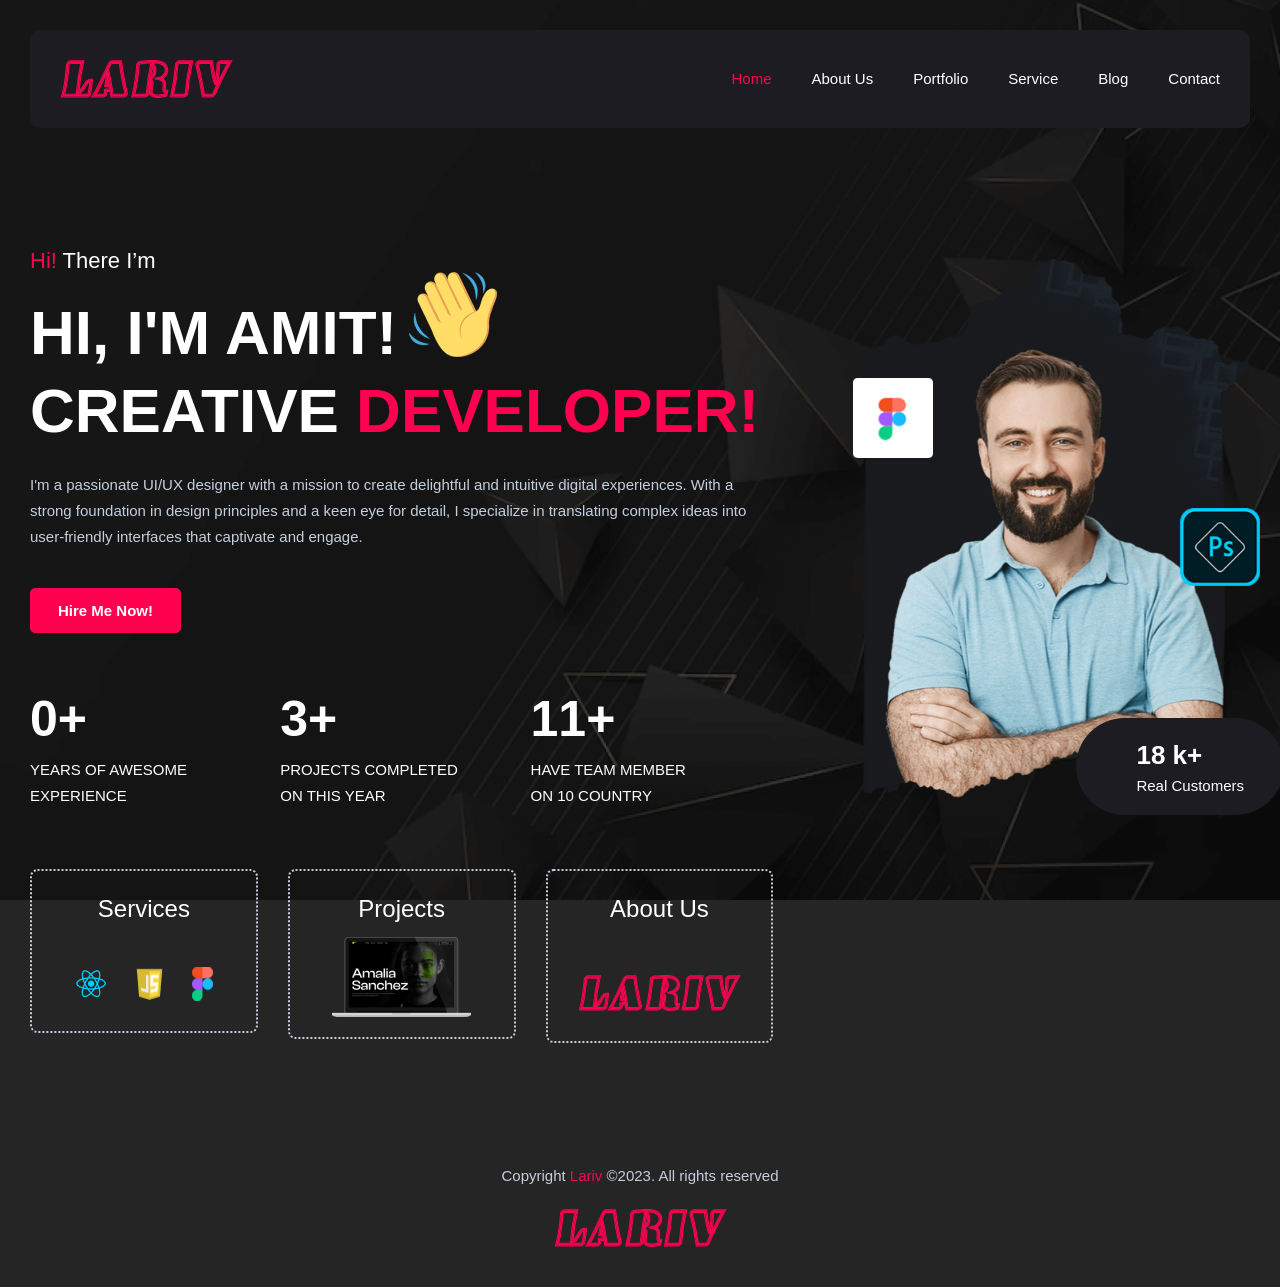
==== src/index.html @ 0eb748ee "lariv" ====
<!DOCTYPE html>
<html class="no-js" lang="zxx">
  <head>
    <meta charset="utf-8" />
    <meta http-equiv="x-ua-compatible" content="ie=edge" />
    <title>Home || Lariv - HTML Portfolio Web Template</title>
    <meta name="description" content="" />
    <meta name="viewport" content="width=device-width, initial-scale=1" />

    <!-- Place favicon.ico in the root directory -->
    <link
      rel="shortcut icon"
      type="image/x-icon"
      href="assets/images/favicon.ico"
    />

    <!-- CSS here -->
    <link rel="stylesheet" href="assets/css/animate.css" />
    <link rel="stylesheet" href="assets/css/font-awesome-pro.css" />
    <link rel="stylesheet" href="assets/css/swiper-bundle.css" />
    <link rel="stylesheet" href="assets/css/style.css" />
  </head>

  <body>
    <!--[if lte IE 9]>
      <p class="browserupgrade">
        You are using an <strong>outdated</strong> browser. Please
        <a href="https://browsehappy.com/">upgrade your browser</a> href improve
        your experience and security.
      </p>
    <![endif]-->

    <!-- Preloader Start-->

    <div class="InitLoader">
      <div class="fingerprint-spinner">
        <div class="spinner-ring"></div>
        <div class="spinner-ring"></div>
        <div class="spinner-ring"></div>
        <div class="spinner-ring"></div>
        <div class="spinner-ring"></div>
        <div class="spinner-ring"></div>
        <div class="spinner-ring"></div>
        <div class="spinner-ring"></div>
        <div class="spinner-ring"></div>
      </div>
    </div>

    <!-- back href top start  -->
    <div class="progress-wrap">
      <svg
        class="progress-circle svg-content"
        width="100%"
        height="100%"
        viewBox="-1 -1 102 102"
      >
        <path d="M50,1 a49,49 0 0,1 0,98 a49,49 0 0,1 0,-98" />
      </svg>
    </div>
    <!-- back href top end -->

    <!-- Bg image start-->
    <div
      class="bg-img"
      style="background-image: url('assets/images/show/bg.png')"
    ></div>
    <!-- Bg image end-->

    <!-- header-area-start -->
    <header class="relative z-[99]">
      <div class="container mx-auto pt-[30px]">
        <div
          class="flex justify-between rounded-[10px] bg-card px-[15px] py-[30px] md:px-[30px]"
        >
          <div class="logo flex items-center">
            <a href="/">
              <img
                src="assets/images/logo.svg"
                alt="Lariv - React Portfolio Template"
              />
            </a>
          </div>
          <menu class="hidden items-center lg:flex">
            <ul class="flex gap-[40px]">
              <li>
                <a href="index.html" class="navActive">Home</a>
              </li>
              <li>
                <a href="about.html" class="navNotActive">About Us</a>
              </li>
              <li>
                <a href="portfolio.html" class="navNotActive">Portfolio</a>
              </li>
              <li>
                <a href="service.html" class="navNotActive">Service</a>
              </li>
              <li>
                <a href="blog.html" class="navNotActive">Blog</a>
              </li>
              <li>
                <a href="contact.html" class="navNotActive">Contact</a>
              </li>
            </ul>
          </menu>
          <div class="block lg:hidden">
            <div class="flex items-center gap-4 px-[10px]">
              <span
                class="sidebar-open rounded-full border border-[#919295] flex justify-center items-center w-[50px] h-[50px]"
              >
                <i class="fa-light fa-bars-sort text-text text-[22px]"></i>
              </span>
            </div>
          </div>
        </div>
      </div>
    </header>
    <!-- header-area-end -->

    <!-- side bar start -->
    <div
      class="sidebar fixed left-[100%] top-0 z-[999] h-full w-full bg-btn/60 transition-all duration-500"
    >
      <div
        class="ml-auto h-full min-h-[750px] w-[300px] bg-card px-[30px] pt-[60px] md:min-h-[700px]"
      >
        <div class="relative flex justify-center">
          <span
            class="sidebar-close group absolute left-[-78px] rounded-lg bg-card px-[15px] py-[10px] text-[26px]"
          >
            <i
              class="fa-regular fa-xmark text-white transition-all duration-500 group-hover:rotate-90 group-hover:text-theme"
            ></i>
          </span>
          <div>
            <img
              src="assets/images/logo.svg"
              alt="Lariv - React Portfolio Template"
            />
          </div>
        </div>
        <div class="my-[30px] border-t border-[#ddd]"></div>
        <nav class="mt-[30px]">
          <ul class="grid gap-[24px]">
            <li class="text-[18px] font-semibold">
              <a href="index.html" class="navActive">Home</a>
            </li>
            <li class="text-[18px] font-semibold">
              <a href="about.html" class="navNotActive">About Us</a>
            </li>
            <li class="text-[18px] font-semibold">
              <a href="portfolio.html" class="navNotActive">Portfolio</a>
            </li>
            <li class="text-[18px] font-semibold">
              <a href="service.html" class="navNotActive">Service</a>
            </li>
            <li class="text-[18px] font-semibold">
              <a href="blog.html" class="navNotActive">Blog</a>
            </li>
            <li class="text-[18px] font-semibold">
              <a href="contact.html" class="navNotActive">Contact</a>
            </li>
          </ul>
        </nav>
        <div class="my-[30px] border-t border-[#ddd]"></div>

        <div class="contact mt-[40px] pb-[20px] md:mt-[0px]">
          <div>
            <p class="text-[20px] font-semibold text-white">Follow Me:</p>

            <div class="mt-[20px] flex gap-3">
              <a href="#">
                <button
                  class="boxShadow rounded-lg bg-btn w-[40px] h-[40px] flex justify-center items-center text-text shadow-none transition duration-300 hover:text-theme"
                >
                  <i class="fa-brands fa-facebook-f text-[22px]"></i>
                </button>
              </a>
              <a href="#">
                <button
                  class="boxShadow rounded-lg bg-btn w-[40px] h-[40px] flex justify-center items-center text-text shadow-none transition duration-300 hover:text-theme"
                >
                  <i class="fa-brands fa-twitter text-[22px]"></i>
                </button>
              </a>
              <a href="#">
                <button
                  class="boxShadow rounded-lg bg-btn w-[40px] h-[40px] flex justify-center items-center text-text shadow-none transition duration-300 hover:text-theme"
                >
                  <i class="fa-brands fa-linkedin-in text-[22px]"></i>
                </button>
              </a>
              <a href="#">
                <button
                  class="boxShadow rounded-lg bg-btn w-[40px] h-[40px] flex justify-center items-center text-text shadow-none transition duration-300 hover:text-theme"
                >
                  <i class="fa-brands fa-instagram text-[22px]"></i>
                </button>
              </a>
            </div>
          </div>
        </div>
      </div>
    </div>
    <!-- side bar end -->

    <main>
      <section class="py-[30px] md:py-[80px]">
        <div class="container">
          <!-- Intro Section  -->
          <div class="grid grid-cols-12 gap-[30px]">
            <div
              class="order-2 col-span-12 mt-[40px] py-[40px] md:mt-0 md:pr-[60px] lg:order-1 lg:col-span-8"
            >
              <p
                class="text-[22px] wow animated fadeInUp"
                data-wow-duration="1.5s"
                data-wow-delay="0.3s"
              >
                <span class="text-theme">Hi!</span> There I’m
              </p>
              <h2
                class="relative mt-[20px] inline-block text-[32px] font-semibold leading-tight md:text-[62px] wow animated fadeInUp"
                data-wow-duration="1.5s"
                data-wow-delay="0.4s"
                data-wow-offset="0"
              >
                HI, I'M AMIT!
                <span class="absolute bottom-[15px] right-[-100px]">
                  <img
                    src="assets/images/icon/icon-1.png"
                    alt="Lariv - React Portfolio Template"
                    class="wobble-hor-bottom"
                  />
                </span>
              </h2>
              <h2
                class="text-[52px] font-semibold leading-tight md:text-[62px] wow animated fadeInUp"
                data-wow-duration="1.5s"
                data-wow-delay="0.5s"
              >
                CREATIVE <span class="text-theme">DEVELOPER!</span>
              </h2>
              <br />
              <p
                class="text-text wow animated fadeInUp"
                data-wow-duration="1.5s"
                data-wow-delay="0.6s"
              >
                I'm a passionate UI/UX designer with a mission to create
                delightful and intuitive digital experiences. With a strong
                foundation in design principles and a keen eye for detail, I
                specialize in translating complex ideas into user-friendly
                interfaces that captivate and engage.
              </p>
              <div
                class="mt-[50px] wow animated fadeInUp"
                data-wow-duration="1.5s"
                data-wow-delay="0.7s"
              >
                <a href="/" class="btn"> Hire Me Now! </a>
              </div>

              <!-- Count Section  -->
              <div class="mt-[60px] grid grid-cols-12 gap-[30px] md:gap-2">
                <div
                  class="col-span-12 md:col-span-4 wow animated fadeInUp"
                  data-wow-duration="1.5s"
                  data-wow-delay="0.3s"
                >
                  <h2 class="text-[50px] font-semibold">
                    <span class="counter">4</span>+
                  </h2>
                  <p class="text-white">
                    YEARS OF AWESOME <br />
                    EXPERIENCE
                  </p>
                </div>
                <div
                  class="col-span-12 md:col-span-4 wow animated fadeInUp"
                  data-wow-duration="1.5s"
                  data-wow-delay="0.3s"
                >
                  <h2 class="text-[50px] font-semibold">
                    <span class="counter">200</span>+
                  </h2>
                  <p class="text-white">
                    PROJECTS COMPLETED <br />
                    ON THIS YEAR
                  </p>
                </div>
                <div
                  class="col-span-12 md:col-span-4 wow animated fadeInUp"
                  data-wow-duration="1.5s"
                  data-wow-delay="0.3s"
                >
                  <h2 class="text-[50px] font-semibold">
                    <span class="counter">780</span>+
                  </h2>
                  <p class="text-white">
                    HAVE TEAM MEMBER <br />
                    ON 10 COUNTRY
                  </p>
                </div>
              </div>

              <!-- Inner Card  -->
              <div class="mt-[60px] grid grid-cols-12 gap-[30px]">
                <div
                  class="col-span-12 md:col-span-4 wow animated fadeInUp"
                  data-wow-duration="1.5s"
                  data-wow-delay="0.3s"
                >
                  <a href="/service">
                    <div
                      class="grid gap-[30px] rounded-lg border-2 border-dotted border-text p-[20px]"
                    >
                      <h3 class="text-center text-[24px]">Services</h3>
                      <div class="flex justify-around p-[10px]">
                        <img
                          src="assets/images/icon/icon-2.png"
                          alt="Lariv - React Portfolio Template"
                        />
                        <img
                          src="assets/images/icon/icon-3.png"
                          alt="Lariv - React Portfolio Template"
                        />
                        <img
                          src="assets/images/icon/icon-4.png"
                          alt="Lariv - React Portfolio Template"
                        />
                      </div>
                    </div>
                  </a>
                </div>
                <div
                  class="col-span-12 md:col-span-4 wow animated fadeInUp"
                  data-wow-duration="1.5s"
                  data-wow-delay="0.35s"
                >
                  <a href="/project">
                    <div
                      class="grid gap-[10px] rounded-lg border-2 border-dotted border-text p-[20px]"
                    >
                      <h3 class="text-center text-[24px]">Projects</h3>
                      <div class="flex justify-around">
                        <img
                          src="assets/images/show/show-1.png"
                          alt="Lariv - React Portfolio Template"
                        />
                      </div>
                    </div>
                  </a>
                </div>
                <div
                  class="col-span-12 md:col-span-4 wow animated fadeInUp"
                  data-wow-duration="1.5s"
                  data-wow-delay="0.4s"
                >
                  <a href="/about">
                    <div
                      class="grid gap-[38px] rounded-lg border-2 border-dotted border-text p-[20px]"
                    >
                      <h3 class="text-center text-[24px]">About Us</h3>
                      <div class="flex justify-around p-[10px]">
                        <img
                          src="assets/images/logo.svg"
                          alt="Lariv - React Portfolio Template"
                        />
                      </div>
                    </div>
                  </a>
                </div>
              </div>
            </div>
            <div class="order-1 col-span-12 lg:order-2 lg:col-span-4">
              <div class="relative mt-[50px]">
                <div
                  class="wow animated fadeInUp"
                  data-wow-duration="1.5s"
                  data-wow-delay="0.3s"
                >
                  <img
                    src="assets/images/profile/user-1.png"
                    alt="Lariv - React Portfolio Template"
                    class="w-full"
                  />
                  <img
                    src="assets/images/icon/figma.png"
                    alt="Lariv - React Portfolio Template"
                    class="slide-top-1 absolute left-[-10px] top-[90px] w-[60px] md:top-[170px] md:w-[80px] lg:top-[120px]"
                  />
                  <img
                    src="assets/images/icon/photoshop-logo.png"
                    alt="Lariv - React Portfolio Template"
                    class="slide-top-2 absolute right-[-10px] top-[260px] w-[60px] md:top-[450px] md:w-[80px] lg:top-[250px]"
                  />
                </div>
                <div
                  class="pulse absolute bottom-[-50px] right-[40px] flex items-center gap-[20px] rounded-full bg-card px-[40px] py-[18px] md:bottom-[-17px] lg:right-[-34px] wow animated fadeInUp"
                  data-wow-duration="1.5s"
                  data-wow-delay="0.4s"
                >
                  <div>
                    <FaSeedling class="text-[40px] text-theme" />
                  </div>
                  <div>
                    <h2 class="text-[26px] font-semibold">
                      <span class="counter">1100</span> k+
                    </h2>
                    <p class="text-base text-white">Real Customers</p>
                  </div>
                </div>
              </div>
            </div>
          </div>
        </div>
      </section>
    </main>

    <!-- footer start -->
    <footer class="relative z-[9]">
      <div class="container mx-auto flex justify-center pb-[40px]">
        <div>
          <p class="text-center text-text">
            Copyright <span class="text-theme">Lariv</span> ©2023. All rights
            reserved
          </p>
          <div class="mt-[20px] flex justify-center text-center">
            <img
              src="assets/images/logo.svg"
              alt="Lariv - React Portfolio Template"
            />
          </div>
        </div>
      </div>
    </footer>
    <!-- footer end -->

    <!-- JS here -->
    <script src="assets/js/jquery.js"></script>
    <script src="assets/js/wow.js"></script>
    <script src="assets/js/waypoints.js"></script>
    <script src="assets/js/backtotop.js"></script>
    <script src="assets/js/counterup.js"></script>
    <script src="assets/js/ajax-form.js"></script>
    <script src="assets/js/typer.js"></script>
    <script src="assets/js/swiper-bundle.js"></script>
    <script src="assets/js/main.js"></script>
  </body>
</html>
---- src/assets/css/style.css ----
/*
! tailwindcss v3.3.3 | MIT License | https://tailwindcss.com
*/

/*
1. Prevent padding and border from affecting element width. (https://github.com/mozdevs/cssremedy/issues/4)
2. Allow adding a border to an element by just adding a border-width. (https://github.com/tailwindcss/tailwindcss/pull/116)
*/

*,
::before,
::after {
  box-sizing: border-box;
  /* 1 */
  border-width: 0;
  /* 2 */
  border-style: solid;
  /* 2 */
  border-color: #eeeeee;
  /* 2 */
}

::before,
::after {
  --tw-content: '';
}

/*
1. Use a consistent sensible line-height in all browsers.
2. Prevent adjustments of font size after orientation changes in iOS.
3. Use a more readable tab size.
4. Use the user's configured `sans` font-family by default.
5. Use the user's configured `sans` font-feature-settings by default.
6. Use the user's configured `sans` font-variation-settings by default.
*/

html {
  line-height: 1.5;
  /* 1 */
  -webkit-text-size-adjust: 100%;
  /* 2 */
  -moz-tab-size: 4;
  /* 3 */
  -o-tab-size: 4;
     tab-size: 4;
  /* 3 */
  font-family: Roboto, sans-serif;
  /* 4 */
  font-feature-settings: normal;
  /* 5 */
  font-variation-settings: normal;
  /* 6 */
}

/*
1. Remove the margin in all browsers.
2. Inherit line-height from `html` so users can set them as a class directly on the `html` element.
*/

body {
  margin: 0;
  /* 1 */
  line-height: inherit;
  /* 2 */
}

/*
1. Add the correct height in Firefox.
2. Correct the inheritance of border color in Firefox. (https://bugzilla.mozilla.org/show_bug.cgi?id=190655)
3. Ensure horizontal rules are visible by default.
*/

hr {
  height: 0;
  /* 1 */
  color: inherit;
  /* 2 */
  border-top-width: 1px;
  /* 3 */
}

/*
Add the correct text decoration in Chrome, Edge, and Safari.
*/

abbr:where([title]) {
  -webkit-text-decoration: underline dotted;
          text-decoration: underline dotted;
}

/*
Remove the default font size and weight for headings.
*/

h1,
h2,
h3,
h4,
h5,
h6 {
  font-size: inherit;
  font-weight: inherit;
}

/*
Reset links to optimize for opt-in styling instead of opt-out.
*/

a {
  color: inherit;
  text-decoration: inherit;
}

/*
Add the correct font weight in Edge and Safari.
*/

b,
strong {
  font-weight: bolder;
}

/*
1. Use the user's configured `mono` font family by default.
2. Correct the odd `em` font sizing in all browsers.
*/

code,
kbd,
samp,
pre {
  font-family: SFMono-Regular, Menlo, Monaco, Consolas, Liberation Mono, Courier New, monospace;
  /* 1 */
  font-size: 1em;
  /* 2 */
}

/*
Add the correct font size in all browsers.
*/

small {
  font-size: 80%;
}

/*
Prevent `sub` and `sup` elements from affecting the line height in all browsers.
*/

sub,
sup {
  font-size: 75%;
  line-height: 0;
  position: relative;
  vertical-align: baseline;
}

sub {
  bottom: -0.25em;
}

sup {
  top: -0.5em;
}

/*
1. Remove text indentation from table contents in Chrome and Safari. (https://bugs.chromium.org/p/chromium/issues/detail?id=999088, https://bugs.webkit.org/show_bug.cgi?id=201297)
2. Correct table border color inheritance in all Chrome and Safari. (https://bugs.chromium.org/p/chromium/issues/detail?id=935729, https://bugs.webkit.org/show_bug.cgi?id=195016)
3. Remove gaps between table borders by default.
*/

table {
  text-indent: 0;
  /* 1 */
  border-color: inherit;
  /* 2 */
  border-collapse: collapse;
  /* 3 */
}

/*
1. Change the font styles in all browsers.
2. Remove the margin in Firefox and Safari.
3. Remove default padding in all browsers.
*/

button,
input,
optgroup,
select,
textarea {
  font-family: inherit;
  /* 1 */
  font-feature-settings: inherit;
  /* 1 */
  font-variation-settings: inherit;
  /* 1 */
  font-size: 100%;
  /* 1 */
  font-weight: inherit;
  /* 1 */
  line-height: inherit;
  /* 1 */
  color: inherit;
  /* 1 */
  margin: 0;
  /* 2 */
  padding: 0;
  /* 3 */
}

/*
Remove the inheritance of text transform in Edge and Firefox.
*/

button,
select {
  text-transform: none;
}

/*
1. Correct the inability to style clickable types in iOS and Safari.
2. Remove default button styles.
*/

button,
[type='button'],
[type='reset'],
[type='submit'] {
  -webkit-appearance: button;
  /* 1 */
  background-color: transparent;
  /* 2 */
  background-image: none;
  /* 2 */
}

/*
Use the modern Firefox focus style for all focusable elements.
*/

:-moz-focusring {
  outline: auto;
}

/*
Remove the additional `:invalid` styles in Firefox. (https://github.com/mozilla/gecko-dev/blob/2f9eacd9d3d995c937b4251a5557d95d494c9be1/layout/style/res/forms.css#L728-L737)
*/

:-moz-ui-invalid {
  box-shadow: none;
}

/*
Add the correct vertical alignment in Chrome and Firefox.
*/

progress {
  vertical-align: baseline;
}

/*
Correct the cursor style of increment and decrement buttons in Safari.
*/

::-webkit-inner-spin-button,
::-webkit-outer-spin-button {
  height: auto;
}

/*
1. Correct the odd appearance in Chrome and Safari.
2. Correct the outline style in Safari.
*/

[type='search'] {
  -webkit-appearance: textfield;
  /* 1 */
  outline-offset: -2px;
  /* 2 */
}

/*
Remove the inner padding in Chrome and Safari on macOS.
*/

::-webkit-search-decoration {
  -webkit-appearance: none;
}

/*
1. Correct the inability to style clickable types in iOS and Safari.
2. Change font properties to `inherit` in Safari.
*/

::-webkit-file-upload-button {
  -webkit-appearance: button;
  /* 1 */
  font: inherit;
  /* 2 */
}

/*
Add the correct display in Chrome and Safari.
*/

summary {
  display: list-item;
}

/*
Removes the default spacing and border for appropriate elements.
*/

blockquote,
dl,
dd,
h1,
h2,
h3,
h4,
h5,
h6,
hr,
figure,
p,
pre {
  margin: 0;
}

fieldset {
  margin: 0;
  padding: 0;
}

legend {
  padding: 0;
}

ol,
ul,
menu {
  list-style: none;
  margin: 0;
  padding: 0;
}

/*
Reset default styling for dialogs.
*/

dialog {
  padding: 0;
}

/*
Prevent resizing textareas horizontally by default.
*/

textarea {
  resize: vertical;
}

/*
1. Reset the default placeholder opacity in Firefox. (https://github.com/tailwindlabs/tailwindcss/issues/3300)
2. Set the default placeholder color to the user's configured gray 400 color.
*/

input::-moz-placeholder, textarea::-moz-placeholder {
  opacity: 1;
  /* 1 */
  color: #bdbdbd;
  /* 2 */
}

input::placeholder,
textarea::placeholder {
  opacity: 1;
  /* 1 */
  color: #bdbdbd;
  /* 2 */
}

/*
Set the default cursor for buttons.
*/

button,
[role="button"] {
  cursor: pointer;
}

/*
Make sure disabled buttons don't get the pointer cursor.
*/

:disabled {
  cursor: default;
}

/*
1. Make replaced elements `display: block` by default. (https://github.com/mozdevs/cssremedy/issues/14)
2. Add `vertical-align: middle` to align replaced elements more sensibly by default. (https://github.com/jensimmons/cssremedy/issues/14#issuecomment-634934210)
   This can trigger a poorly considered lint error in some tools but is included by design.
*/

img,
svg,
video,
canvas,
audio,
iframe,
embed,
object {
  display: block;
  /* 1 */
  vertical-align: middle;
  /* 2 */
}

/*
Constrain images and videos to the parent width and preserve their intrinsic aspect ratio. (https://github.com/mozdevs/cssremedy/issues/14)
*/

img,
video {
  max-width: 100%;
  height: auto;
}

/* Make elements with the HTML hidden attribute stay hidden by default */

[hidden] {
  display: none;
}

/*
Author       : themesoft69
Template Name: Lariv - React Portfolio Template
Version      : 1.0.1
*/

/* Google Fonts */

@import url("https://fonts.googleapis.com/css2?family=Inter:wght@400;500;600;700&family=Poppins:wght@400;500;600;700&display=swap");

/* Reset Css */

* {
  margin: 0;
  padding: 0;
  box-sizing: border-box;
}

html,
  body {
  overflow-x: hidden;
  font-family: "Inter", sans-serif;
  background: #252525;
  color: #fff;
  font-size: 15px;
  min-height: 100vh;
}

p {
  line-height: 26px;
}

h1,
  h2,
  h3,
  h4,
  h5,
  h6 {
  font-family: "Poppins", sans-serif;
}

main {
  position: relative;
  z-index: 99;
}

*, ::before, ::after {
  --tw-border-spacing-x: 0;
  --tw-border-spacing-y: 0;
  --tw-translate-x: 0;
  --tw-translate-y: 0;
  --tw-rotate: 0;
  --tw-skew-x: 0;
  --tw-skew-y: 0;
  --tw-scale-x: 1;
  --tw-scale-y: 1;
  --tw-pan-x:  ;
  --tw-pan-y:  ;
  --tw-pinch-zoom:  ;
  --tw-scroll-snap-strictness: proximity;
  --tw-gradient-from-position:  ;
  --tw-gradient-via-position:  ;
  --tw-gradient-to-position:  ;
  --tw-ordinal:  ;
  --tw-slashed-zero:  ;
  --tw-numeric-figure:  ;
  --tw-numeric-spacing:  ;
  --tw-numeric-fraction:  ;
  --tw-ring-inset:  ;
  --tw-ring-offset-width: 0px;
  --tw-ring-offset-color: #fff;
  --tw-ring-color: rgb(33 150 243 / 0.5);
  --tw-ring-offset-shadow: 0 0 #0000;
  --tw-ring-shadow: 0 0 #0000;
  --tw-shadow: 0 0 #0000;
  --tw-shadow-colored: 0 0 #0000;
  --tw-blur:  ;
  --tw-brightness:  ;
  --tw-contrast:  ;
  --tw-grayscale:  ;
  --tw-hue-rotate:  ;
  --tw-invert:  ;
  --tw-saturate:  ;
  --tw-sepia:  ;
  --tw-drop-shadow:  ;
  --tw-backdrop-blur:  ;
  --tw-backdrop-brightness:  ;
  --tw-backdrop-contrast:  ;
  --tw-backdrop-grayscale:  ;
  --tw-backdrop-hue-rotate:  ;
  --tw-backdrop-invert:  ;
  --tw-backdrop-opacity:  ;
  --tw-backdrop-saturate:  ;
  --tw-backdrop-sepia:  ;
}

::backdrop {
  --tw-border-spacing-x: 0;
  --tw-border-spacing-y: 0;
  --tw-translate-x: 0;
  --tw-translate-y: 0;
  --tw-rotate: 0;
  --tw-skew-x: 0;
  --tw-skew-y: 0;
  --tw-scale-x: 1;
  --tw-scale-y: 1;
  --tw-pan-x:  ;
  --tw-pan-y:  ;
  --tw-pinch-zoom:  ;
  --tw-scroll-snap-strictness: proximity;
  --tw-gradient-from-position:  ;
  --tw-gradient-via-position:  ;
  --tw-gradient-to-position:  ;
  --tw-ordinal:  ;
  --tw-slashed-zero:  ;
  --tw-numeric-figure:  ;
  --tw-numeric-spacing:  ;
  --tw-numeric-fraction:  ;
  --tw-ring-inset:  ;
  --tw-ring-offset-width: 0px;
  --tw-ring-offset-color: #fff;
  --tw-ring-color: rgb(33 150 243 / 0.5);
  --tw-ring-offset-shadow: 0 0 #0000;
  --tw-ring-shadow: 0 0 #0000;
  --tw-shadow: 0 0 #0000;
  --tw-shadow-colored: 0 0 #0000;
  --tw-blur:  ;
  --tw-brightness:  ;
  --tw-contrast:  ;
  --tw-grayscale:  ;
  --tw-hue-rotate:  ;
  --tw-invert:  ;
  --tw-saturate:  ;
  --tw-sepia:  ;
  --tw-drop-shadow:  ;
  --tw-backdrop-blur:  ;
  --tw-backdrop-brightness:  ;
  --tw-backdrop-contrast:  ;
  --tw-backdrop-grayscale:  ;
  --tw-backdrop-hue-rotate:  ;
  --tw-backdrop-invert:  ;
  --tw-backdrop-opacity:  ;
  --tw-backdrop-saturate:  ;
  --tw-backdrop-sepia:  ;
}

.container {
  width: 100%;
  margin-right: auto;
  margin-left: auto;
  padding-right: 1rem;
  padding-left: 1rem;
}

@media (min-width: 380px) {
  .container {
    max-width: 380px;
    padding-right: 1rem;
    padding-left: 1rem;
  }
}

@media (min-width: 768px) {
  .container {
    max-width: 768px;
    padding-right: 2rem;
    padding-left: 2rem;
  }
}

@media (min-width: 1024px) {
  .container {
    max-width: 1024px;
    padding-right: 2rem;
    padding-left: 2rem;
  }
}

@media (min-width: 1280px) {
  .container {
    max-width: 1280px;
    padding-right: 2rem;
    padding-left: 2rem;
  }
}

@media (min-width: 1536px) {
  .container {
    max-width: 1536px;
    padding-right: 4rem;
    padding-left: 4rem;
  }
}

.boxShadow {
  box-shadow: 5px 5px 15px #d1d9e6, -5px -5px 15px #ffffff;
}

.btn {
  display: inline;
  border-radius: 0.375rem;
  border-width: 2px;
  --tw-border-opacity: 1;
  border-color: rgb(255 1 79 / var(--tw-border-opacity));
  --tw-bg-opacity: 1;
  background-color: rgb(255 1 79 / var(--tw-bg-opacity));
  padding-left: 26px;
  padding-right: 26px;
  padding-top: 12px;
  padding-bottom: 12px;
  font-weight: 600;
  --tw-text-opacity: 1;
  color: rgb(255 255 255 / var(--tw-text-opacity));
  transition-property: all;
  transition-timing-function: cubic-bezier(0.4, 0, 0.2, 1);
  transition-duration: 300ms;
}

.btn:hover {
  --tw-bg-opacity: 1;
  background-color: rgb(41 40 45 / var(--tw-bg-opacity));
}

.socialRound {
  box-shadow: 5px 5px 15px #d1d9e6, -5px -5px 15px #ffffff;
  border-radius: 0.5rem;
  --tw-bg-opacity: 1;
  background-color: rgb(41 40 45 / var(--tw-bg-opacity));
  padding: 15px;
  font-size: 20px;
  --tw-text-opacity: 1;
  color: rgb(196 207 222 / var(--tw-text-opacity));
  --tw-shadow: 0 0 rgb(0, 0 / 0, 0);
  --tw-shadow-colored: 0 0 var(--tw-shadow-color);
  box-shadow: var(--tw-ring-offset-shadow, 0 0 #0000), var(--tw-ring-shadow, 0 0 #0000), var(--tw-shadow);
  transition-property: color, background-color, border-color, text-decoration-color, fill, stroke, opacity, box-shadow, transform, filter, -webkit-backdrop-filter;
  transition-property: color, background-color, border-color, text-decoration-color, fill, stroke, opacity, box-shadow, transform, filter, backdrop-filter;
  transition-property: color, background-color, border-color, text-decoration-color, fill, stroke, opacity, box-shadow, transform, filter, backdrop-filter, -webkit-backdrop-filter;
  transition-timing-function: cubic-bezier(0.4, 0, 0.2, 1);
  transition-duration: 300ms;
}

.socialRound:hover {
  --tw-text-opacity: 1;
  color: rgb(255 1 79 / var(--tw-text-opacity));
}

.pagination {
  display: inline-flex;
  height: 2.5rem;
  width: 2.5rem;
  align-items: center;
  justify-content: center;
  border-radius: 0.5rem;
  border-width: 1px;
  --tw-border-opacity: 1;
  border-color: rgb(255 1 79 / var(--tw-border-opacity));
  transition-property: color, background-color, border-color, text-decoration-color, fill, stroke, opacity, box-shadow, transform, filter, -webkit-backdrop-filter;
  transition-property: color, background-color, border-color, text-decoration-color, fill, stroke, opacity, box-shadow, transform, filter, backdrop-filter;
  transition-property: color, background-color, border-color, text-decoration-color, fill, stroke, opacity, box-shadow, transform, filter, backdrop-filter, -webkit-backdrop-filter;
  transition-timing-function: cubic-bezier(0.4, 0, 0.2, 1);
  transition-duration: 200ms;
}

.group:hover .pagination {
  border-color: transparent;
  --tw-bg-opacity: 1;
  background-color: rgb(255 1 79 / var(--tw-bg-opacity));
}

.inputBox {
  height: 45px;
  width: 100%;
  border-radius: 0.5rem;
  border-width: 1px;
  background-color: transparent;
  padding-left: 10px;
  --tw-text-opacity: 1;
  color: rgb(196 207 222 / var(--tw-text-opacity));
}

.inputBox:focus {
  outline: 2px solid transparent;
  outline-offset: 2px;
}

@media (prefers-color-scheme: dark) {
  .inputBox {
    --tw-border-opacity: 1;
    border-color: rgb(41 40 45 / var(--tw-border-opacity));
  }
}

.navNotActive {
  font-weight: 500;
  --tw-text-opacity: 1;
  color: rgb(255 255 255 / var(--tw-text-opacity));
  transition-property: all;
  transition-timing-function: cubic-bezier(0.4, 0, 0.2, 1);
  transition-duration: 300ms;
}

.navNotActive:hover {
  --tw-text-opacity: 1;
  color: rgb(255 1 79 / var(--tw-text-opacity));
}

.navActive {
  font-weight: 500;
  --tw-text-opacity: 1;
  color: rgb(255 1 79 / var(--tw-text-opacity));
}

.progress .break-all {
  background: #ff014f !important;
}

.bg-img {
  background-repeat: no-repeat;
  background-size: cover;
  background-position: center center;
  width: 100%;
  min-height: 100vh;
  position: fixed;
  z-index: 0;
}

.wow {
  visibility: hidden;
}

.visible {
  visibility: visible;
}

.collapse {
  visibility: collapse;
}

.static {
  position: static;
}

.fixed {
  position: fixed;
}

.absolute {
  position: absolute;
}

.relative {
  position: relative;
}

.bottom-\[-50px\] {
  bottom: -50px;
}

.bottom-\[15px\] {
  bottom: 15px;
}

.left-0 {
  left: 0px;
}

.left-\[-10px\] {
  left: -10px;
}

.left-\[-13px\] {
  left: -13px;
}

.left-\[-78px\] {
  left: -78px;
}

.left-\[100\%\] {
  left: 100%;
}

.right-\[-100px\] {
  right: -100px;
}

.right-\[-10px\] {
  right: -10px;
}

.right-\[40px\] {
  right: 40px;
}

.top-0 {
  top: 0px;
}

.top-\[-25px\] {
  top: -25px;
}

.top-\[260px\] {
  top: 260px;
}

.top-\[90px\] {
  top: 90px;
}

.z-\[999\] {
  z-index: 999;
}

.z-\[99\] {
  z-index: 99;
}

.z-\[9\] {
  z-index: 9;
}

.order-1 {
  order: 1;
}

.order-2 {
  order: 2;
}

.col-span-12 {
  grid-column: span 12 / span 12;
}

.col-span-6 {
  grid-column: span 6 / span 6;
}

.mx-auto {
  margin-left: auto;
  margin-right: auto;
}

.my-\[15px\] {
  margin-top: 15px;
  margin-bottom: 15px;
}

.my-\[30px\] {
  margin-top: 30px;
  margin-bottom: 30px;
}

.mb-2 {
  margin-bottom: 0.5rem;
}

.mb-6 {
  margin-bottom: 1.5rem;
}

.mb-\[30px\] {
  margin-bottom: 30px;
}

.ml-3 {
  margin-left: 0.75rem;
}

.ml-auto {
  margin-left: auto;
}

.mt-2 {
  margin-top: 0.5rem;
}

.mt-\[100px\] {
  margin-top: 100px;
}

.mt-\[10px\] {
  margin-top: 10px;
}

.mt-\[12px\] {
  margin-top: 12px;
}

.mt-\[14px\] {
  margin-top: 14px;
}

.mt-\[15px\] {
  margin-top: 15px;
}

.mt-\[16px\] {
  margin-top: 16px;
}

.mt-\[20px\] {
  margin-top: 20px;
}

.mt-\[25px\] {
  margin-top: 25px;
}

.mt-\[26px\] {
  margin-top: 26px;
}

.mt-\[2px\] {
  margin-top: 2px;
}

.mt-\[30px\] {
  margin-top: 30px;
}

.mt-\[40px\] {
  margin-top: 40px;
}

.mt-\[50px\] {
  margin-top: 50px;
}

.mt-\[5px\] {
  margin-top: 5px;
}

.mt-\[60px\] {
  margin-top: 60px;
}

.mt-\[6px\] {
  margin-top: 6px;
}

.mt-\[80px\] {
  margin-top: 80px;
}

.block {
  display: block;
}

.inline-block {
  display: inline-block;
}

.inline {
  display: inline;
}

.flex {
  display: flex;
}

.table {
  display: table;
}

.table-cell {
  display: table-cell;
}

.grid {
  display: grid;
}

.contents {
  display: contents;
}

.hidden {
  display: none;
}

.h-4 {
  height: 1rem;
}

.h-5 {
  height: 1.25rem;
}

.h-\[12px\] {
  height: 12px;
}

.h-\[260px\] {
  height: 260px;
}

.h-\[40px\] {
  height: 40px;
}

.h-\[50px\] {
  height: 50px;
}

.h-\[6px\] {
  height: 6px;
}

.h-auto {
  height: auto;
}

.h-full {
  height: 100%;
}

.min-h-\[750px\] {
  min-height: 750px;
}

.min-h-\[calc\(100vh-380px\)\] {
  min-height: calc(100vh - 380px);
}

.w-4 {
  width: 1rem;
}

.w-\[120px\] {
  width: 120px;
}

.w-\[20\%\] {
  width: 20%;
}

.w-\[300px\] {
  width: 300px;
}

.w-\[40px\] {
  width: 40px;
}

.w-\[50px\] {
  width: 50px;
}

.w-\[60px\] {
  width: 60px;
}

.w-\[80\%\] {
  width: 80%;
}

.w-\[80px\] {
  width: 80px;
}

.w-full {
  width: 100%;
}

.transform {
  transform: translate(var(--tw-translate-x), var(--tw-translate-y)) rotate(var(--tw-rotate)) skewX(var(--tw-skew-x)) skewY(var(--tw-skew-y)) scaleX(var(--tw-scale-x)) scaleY(var(--tw-scale-y));
}

.cursor-pointer {
  cursor: pointer;
}

.resize {
  resize: both;
}

.grid-cols-12 {
  grid-template-columns: repeat(12, minmax(0, 1fr));
}

.items-start {
  align-items: flex-start;
}

.items-center {
  align-items: center;
}

.justify-center {
  justify-content: center;
}

.justify-between {
  justify-content: space-between;
}

.justify-around {
  justify-content: space-around;
}

.gap-2 {
  gap: 0.5rem;
}

.gap-3 {
  gap: 0.75rem;
}

.gap-4 {
  gap: 1rem;
}

.gap-5 {
  gap: 1.25rem;
}

.gap-\[10px\] {
  gap: 10px;
}

.gap-\[20px\] {
  gap: 20px;
}

.gap-\[24px\] {
  gap: 24px;
}

.gap-\[30px\] {
  gap: 30px;
}

.gap-\[38px\] {
  gap: 38px;
}

.gap-\[40px\] {
  gap: 40px;
}

.gap-\[6px\] {
  gap: 6px;
}

.gap-y-\[30px\] {
  row-gap: 30px;
}

.gap-y-\[60px\] {
  row-gap: 60px;
}

.space-x-4 > :not([hidden]) ~ :not([hidden]) {
  --tw-space-x-reverse: 0;
  margin-right: calc(1rem * var(--tw-space-x-reverse));
  margin-left: calc(1rem * calc(1 - var(--tw-space-x-reverse)));
}

.divide-y > :not([hidden]) ~ :not([hidden]) {
  --tw-divide-y-reverse: 0;
  border-top-width: calc(1px * calc(1 - var(--tw-divide-y-reverse)));
  border-bottom-width: calc(1px * var(--tw-divide-y-reverse));
}

.divide-dashed > :not([hidden]) ~ :not([hidden]) {
  border-style: dashed;
}

.divide-theme > :not([hidden]) ~ :not([hidden]) {
  --tw-divide-opacity: 1;
  border-color: rgb(255 1 79 / var(--tw-divide-opacity));
}

.overflow-hidden {
  overflow: hidden;
}

.rounded {
  border-radius: 0.25rem;
}

.rounded-2xl {
  border-radius: 1rem;
}

.rounded-\[10px\] {
  border-radius: 10px;
}

.rounded-\[20px\] {
  border-radius: 20px;
}

.rounded-full {
  border-radius: 9999px;
}

.rounded-lg {
  border-radius: 0.5rem;
}

.rounded-md {
  border-radius: 0.375rem;
}

.rounded-xl {
  border-radius: 0.75rem;
}

.border {
  border-width: 1px;
}

.border-2 {
  border-width: 2px;
}

.border-l-\[2px\] {
  border-left-width: 2px;
}

.border-t {
  border-top-width: 1px;
}

.border-dotted {
  border-style: dotted;
}

.border-\[\#919295\] {
  --tw-border-opacity: 1;
  border-color: rgb(145 146 149 / var(--tw-border-opacity));
}

.border-\[\#ddd\] {
  --tw-border-opacity: 1;
  border-color: rgb(221 221 221 / var(--tw-border-opacity));
}

.border-text {
  --tw-border-opacity: 1;
  border-color: rgb(196 207 222 / var(--tw-border-opacity));
}

.border-theme {
  --tw-border-opacity: 1;
  border-color: rgb(255 1 79 / var(--tw-border-opacity));
}

.border-theme\/20 {
  border-color: rgb(255 1 79 / 0.2);
}

.bg-btn {
  --tw-bg-opacity: 1;
  background-color: rgb(41 40 45 / var(--tw-bg-opacity));
}

.bg-btn\/60 {
  background-color: rgb(41 40 45 / 0.6);
}

.bg-card {
  --tw-bg-opacity: 1;
  background-color: rgb(29 28 34 / var(--tw-bg-opacity));
}

.bg-theme {
  --tw-bg-opacity: 1;
  background-color: rgb(255 1 79 / var(--tw-bg-opacity));
}

.bg-theme\/10 {
  background-color: rgb(255 1 79 / 0.1);
}

.bg-transparent {
  background-color: transparent;
}

.object-cover {
  -o-object-fit: cover;
     object-fit: cover;
}

.p-\[10px\] {
  padding: 10px;
}

.p-\[15px\] {
  padding: 15px;
}

.p-\[20px\] {
  padding: 20px;
}

.p-\[25px\] {
  padding: 25px;
}

.p-\[30px\] {
  padding: 30px;
}

.p-\[4px\] {
  padding: 4px;
}

.px-1 {
  padding-left: 0.25rem;
  padding-right: 0.25rem;
}

.px-\[10px\] {
  padding-left: 10px;
  padding-right: 10px;
}

.px-\[15px\] {
  padding-left: 15px;
  padding-right: 15px;
}

.px-\[20px\] {
  padding-left: 20px;
  padding-right: 20px;
}

.px-\[30px\] {
  padding-left: 30px;
  padding-right: 30px;
}

.px-\[40px\] {
  padding-left: 40px;
  padding-right: 40px;
}

.py-\[10px\] {
  padding-top: 10px;
  padding-bottom: 10px;
}

.py-\[18px\] {
  padding-top: 18px;
  padding-bottom: 18px;
}

.py-\[30px\] {
  padding-top: 30px;
  padding-bottom: 30px;
}

.py-\[40px\] {
  padding-top: 40px;
  padding-bottom: 40px;
}

.py-\[5px\] {
  padding-top: 5px;
  padding-bottom: 5px;
}

.py-\[8px\] {
  padding-top: 8px;
  padding-bottom: 8px;
}

.pb-\[16px\] {
  padding-bottom: 16px;
}

.pb-\[20px\] {
  padding-bottom: 20px;
}

.pb-\[30px\] {
  padding-bottom: 30px;
}

.pb-\[40px\] {
  padding-bottom: 40px;
}

.pl-\[10px\] {
  padding-left: 10px;
}

.pl-\[35px\] {
  padding-left: 35px;
}

.pl-\[6px\] {
  padding-left: 6px;
}

.pt-5 {
  padding-top: 1.25rem;
}

.pt-\[30px\] {
  padding-top: 30px;
}

.pt-\[60px\] {
  padding-top: 60px;
}

.text-center {
  text-align: center;
}

.font-sans {
  font-family: Roboto, sans-serif;
}

.text-\[100px\] {
  font-size: 100px;
}

.text-\[14px\] {
  font-size: 14px;
}

.text-\[16px\] {
  font-size: 16px;
}

.text-\[18px\] {
  font-size: 18px;
}

.text-\[20px\] {
  font-size: 20px;
}

.text-\[22px\] {
  font-size: 22px;
}

.text-\[24px\] {
  font-size: 24px;
}

.text-\[26px\] {
  font-size: 26px;
}

.text-\[30px\] {
  font-size: 30px;
}

.text-\[32px\] {
  font-size: 32px;
}

.text-\[40px\] {
  font-size: 40px;
}

.text-\[50px\] {
  font-size: 50px;
}

.text-\[52px\] {
  font-size: 52px;
}

.text-\[60px\] {
  font-size: 60px;
}

.text-base {
  font-size: 1rem;
  line-height: 1.5rem;
}

.text-sm {
  font-size: 0.875rem;
  line-height: 1.25rem;
}

.text-xs {
  font-size: 0.75rem;
  line-height: 1rem;
}

.font-medium {
  font-weight: 500;
}

.font-semibold {
  font-weight: 600;
}

.uppercase {
  text-transform: uppercase;
}

.capitalize {
  text-transform: capitalize;
}

.italic {
  font-style: italic;
}

.leading-\[36px\] {
  line-height: 36px;
}

.leading-tight {
  line-height: 1.25;
}

.text-text {
  --tw-text-opacity: 1;
  color: rgb(196 207 222 / var(--tw-text-opacity));
}

.text-theme {
  --tw-text-opacity: 1;
  color: rgb(255 1 79 / var(--tw-text-opacity));
}

.text-white {
  --tw-text-opacity: 1;
  color: rgb(255 255 255 / var(--tw-text-opacity));
}

.shadow {
  --tw-shadow: 0 1px 3px 0 rgb(0 0 0 / 0.1), 0 1px 2px -1px rgb(0 0 0 / 0.1);
  --tw-shadow-colored: 0 1px 3px 0 var(--tw-shadow-color), 0 1px 2px -1px var(--tw-shadow-color);
  box-shadow: var(--tw-ring-offset-shadow, 0 0 #0000), var(--tw-ring-shadow, 0 0 #0000), var(--tw-shadow);
}

.shadow-none {
  --tw-shadow: 0 0 rgb(0, 0 / 0, 0);
  --tw-shadow-colored: 0 0 var(--tw-shadow-color);
  box-shadow: var(--tw-ring-offset-shadow, 0 0 #0000), var(--tw-ring-shadow, 0 0 #0000), var(--tw-shadow);
}

.blur {
  --tw-blur: blur(8px);
  filter: var(--tw-blur) var(--tw-brightness) var(--tw-contrast) var(--tw-grayscale) var(--tw-hue-rotate) var(--tw-invert) var(--tw-saturate) var(--tw-sepia) var(--tw-drop-shadow);
}

.invert {
  --tw-invert: invert(100%);
  filter: var(--tw-blur) var(--tw-brightness) var(--tw-contrast) var(--tw-grayscale) var(--tw-hue-rotate) var(--tw-invert) var(--tw-saturate) var(--tw-sepia) var(--tw-drop-shadow);
}

.filter {
  filter: var(--tw-blur) var(--tw-brightness) var(--tw-contrast) var(--tw-grayscale) var(--tw-hue-rotate) var(--tw-invert) var(--tw-saturate) var(--tw-sepia) var(--tw-drop-shadow);
}

.transition {
  transition-property: color, background-color, border-color, text-decoration-color, fill, stroke, opacity, box-shadow, transform, filter, -webkit-backdrop-filter;
  transition-property: color, background-color, border-color, text-decoration-color, fill, stroke, opacity, box-shadow, transform, filter, backdrop-filter;
  transition-property: color, background-color, border-color, text-decoration-color, fill, stroke, opacity, box-shadow, transform, filter, backdrop-filter, -webkit-backdrop-filter;
  transition-timing-function: cubic-bezier(0.4, 0, 0.2, 1);
  transition-duration: 150ms;
}

.transition-all {
  transition-property: all;
  transition-timing-function: cubic-bezier(0.4, 0, 0.2, 1);
  transition-duration: 150ms;
}

.duration-300 {
  transition-duration: 300ms;
}

.duration-500 {
  transition-duration: 500ms;
}

.ease-in-out {
  transition-timing-function: cubic-bezier(0.4, 0, 0.2, 1);
}

/* Back to top */

.progress-wrap {
  position: fixed;
  right: 50px;
  bottom: 50px;
  height: 46px;
  width: 46px;
  cursor: pointer;
  display: block;
  border-radius: 50px;
  box-shadow: inset 0 0 0 2px rgba(95, 58, 252, 0.2);
  z-index: 99;
  opacity: 0;
  visibility: hidden;
  transform: translateY(15px);
  transition: all 200ms linear;
}

.progress-wrap.active-progress {
  opacity: 1;
  visibility: visible;
  transform: translateY(0);
}

.progress-wrap::after {
  position: absolute;
  content: "\f342";
  font-family: "Font Awesome 5 Pro";
  text-align: center;
  line-height: 46px;
  font-size: 20px;
  color: #ff014f;
  left: 0;
  top: 0;
  height: 46px;
  width: 46px;
  cursor: pointer;
  display: block;
  z-index: 1;
  transition: all 200ms linear;
}

.progress-wrap svg path {
  fill: none;
}

.progress-wrap svg.progress-circle path {
  stroke: #ff014f;
  stroke-width: 4;
  box-sizing: border-box;
  transition: all 200ms linear;
}

/* Hide scrollbar for IE, Edge add Firefox */

.scrollbar-hidden {
  -ms-overflow-style: none;
  scrollbar-width: none;
  /* Firefox */
}

.sidebar {
  overflow-y: scroll;
  scrollbar-width: none;
  /* Firefox */
  -ms-overflow-style: none;
  /* Internet Explorer 10+ */
}

.sidebar::-webkit-scrollbar {
  /* WebKit */
  width: 0;
  height: 0;
}

.swiper {
  padding-bottom: 100px !important;
}

.swiper-pagination {
  bottom: 50px !important;
}

.swiper-pagination-bullet-active {
  background: #ff014f !important;
}

/* Loader Css */

.InitLoader {
  height: 100vh;
  width: 100%;
  display: flex;
  justify-content: center;
  align-items: center;
}

.fingerprint-spinner,
.fingerprint-spinner * {
  box-sizing: border-box;
}

.fingerprint-spinner {
  height: 100px;
  width: 100px;
  padding: 2px;
  overflow: hidden;
  position: relative;
}

.fingerprint-spinner .spinner-ring {
  position: absolute;
  border-radius: 50%;
  border: 2px solid transparent;
  border-top-color: #ff014f;
  animation: fingerprint-spinner-animation 1500ms
    cubic-bezier(0.68, -0.75, 0.265, 1.75) infinite forwards;
  margin: auto;
  bottom: 0;
  left: 0;
  right: 0;
  top: 0;
}

.fingerprint-spinner .spinner-ring:nth-child(1) {
  height: calc(90px / 9 + 0 * 90px / 9);
  width: calc(90px / 9 + 0 * 90px / 9);
  animation-delay: calc(50ms * 1);
}

.fingerprint-spinner .spinner-ring:nth-child(2) {
  height: calc(90px / 9 + 1 * 90px / 9);
  width: calc(90px / 9 + 1 * 90px / 9);
  animation-delay: calc(50ms * 2);
}

.fingerprint-spinner .spinner-ring:nth-child(3) {
  height: calc(90px / 9 + 2 * 90px / 9);
  width: calc(90px / 9 + 2 * 90px / 9);
  animation-delay: calc(50ms * 3);
}

.fingerprint-spinner .spinner-ring:nth-child(4) {
  height: calc(90px / 9 + 3 * 90px / 9);
  width: calc(90px / 9 + 3 * 90px / 9);
  animation-delay: calc(50ms * 4);
}

.fingerprint-spinner .spinner-ring:nth-child(5) {
  height: calc(90px / 9 + 4 * 90px / 9);
  width: calc(90px / 9 + 4 * 90px / 9);
  animation-delay: calc(50ms * 5);
}

.fingerprint-spinner .spinner-ring:nth-child(6) {
  height: calc(90px / 9 + 5 * 90px / 9);
  width: calc(90px / 9 + 5 * 90px / 9);
  animation-delay: calc(50ms * 6);
}

.fingerprint-spinner .spinner-ring:nth-child(7) {
  height: calc(90px / 9 + 6 * 90px / 9);
  width: calc(90px / 9 + 6 * 90px / 9);
  animation-delay: calc(50ms * 7);
}

.fingerprint-spinner .spinner-ring:nth-child(8) {
  height: calc(90px / 9 + 7 * 90px / 9);
  width: calc(90px / 9 + 7 * 90px / 9);
  animation-delay: calc(50ms * 8);
}

.fingerprint-spinner .spinner-ring:nth-child(9) {
  height: calc(90px / 9 + 8 * 90px / 9);
  width: calc(90px / 9 + 8 * 90px / 9);
  animation-delay: calc(50ms * 9);
}

@keyframes fingerprint-spinner-animation {
  100% {
    transform: rotate(360deg);
  }
}

.slide-top-1 {
  animation: slide-top 5s linear infinite alternate-reverse both;
}

.slide-top-2 {
  animation: slide-top 8s linear infinite alternate-reverse both;
}

@keyframes slide-top {
  0% {
    transform: translateY(0);
  }

  100% {
    transform: translateY(-100px);
  }
}

.pulse {
  animation: pulse 2s infinite;
}

.recharts-layer {
  color: #fff;
}

/* 00. ========= pluse animation ========== */

@keyframes pulse {
  0% {
    box-shadow: 0 0 0 0 rgba(255, 255, 255, 0.4);
  }

  70% {
    box-shadow: 0 0 0 45px rgba(255, 255, 255, 0);
  }

  100% {
    box-shadow: 0 0 0 0 rgba(255, 255, 255, 0);
  }
}

.wobble-hor-bottom {
  animation: wobble-hor-bottom 2s linear;
}

@keyframes wobble-hor-bottom {
  0%,
  100% {
    transform: translateX(0%);
    transform-origin: 50% 50%;
  }

  15% {
    transform: translateX(-30px) rotate(-6deg);
  }

  30% {
    transform: translateX(15px) rotate(6deg);
  }

  45% {
    transform: translateX(-15px) rotate(-3.6deg);
  }

  60% {
    transform: translateX(9px) rotate(2.4deg);
  }

  75% {
    transform: translateX(-6px) rotate(-1.2deg);
  }
}

@media only screen and (max-width: 768px) {
  .swiper {
    padding-bottom: 60px !important;
  }

  .swiper-pagination {
    bottom: 20px !important;
  }
}

.hover\:bg-transparent:hover {
  background-color: transparent;
}

.hover\:text-theme:hover {
  --tw-text-opacity: 1;
  color: rgb(255 1 79 / var(--tw-text-opacity));
}

.focus\:outline-none:focus {
  outline: 2px solid transparent;
  outline-offset: 2px;
}

.group:hover .group-hover\:rotate-90 {
  --tw-rotate: 90deg;
  transform: translate(var(--tw-translate-x), var(--tw-translate-y)) rotate(var(--tw-rotate)) skewX(var(--tw-skew-x)) skewY(var(--tw-skew-y)) scaleX(var(--tw-scale-x)) scaleY(var(--tw-scale-y));
}

.group:hover .group-hover\:scale-\[110\%\] {
  --tw-scale-x: 110%;
  --tw-scale-y: 110%;
  transform: translate(var(--tw-translate-x), var(--tw-translate-y)) rotate(var(--tw-rotate)) skewX(var(--tw-skew-x)) skewY(var(--tw-skew-y)) scaleX(var(--tw-scale-x)) scaleY(var(--tw-scale-y));
}

.group:hover .group-hover\:text-theme {
  --tw-text-opacity: 1;
  color: rgb(255 1 79 / var(--tw-text-opacity));
}

@media (prefers-color-scheme: dark) {
  .dark\:border-btn {
    --tw-border-opacity: 1;
    border-color: rgb(41 40 45 / var(--tw-border-opacity));
  }
}

@media (min-width: 768px) {
  .md\:bottom-\[-17px\] {
    bottom: -17px;
  }

  .md\:top-\[170px\] {
    top: 170px;
  }

  .md\:top-\[450px\] {
    top: 450px;
  }

  .md\:col-span-4 {
    grid-column: span 4 / span 4;
  }

  .md\:col-span-6 {
    grid-column: span 6 / span 6;
  }

  .md\:mt-0 {
    margin-top: 0px;
  }

  .md\:mt-\[0px\] {
    margin-top: 0px;
  }

  .md\:mt-\[10px\] {
    margin-top: 10px;
  }

  .md\:mt-\[20px\] {
    margin-top: 20px;
  }

  .md\:mt-\[30px\] {
    margin-top: 30px;
  }

  .md\:mt-\[80px\] {
    margin-top: 80px;
  }

  .md\:block {
    display: block;
  }

  .md\:flex {
    display: flex;
  }

  .md\:min-h-\[700px\] {
    min-height: 700px;
  }

  .md\:w-1\/2 {
    width: 50%;
  }

  .md\:w-\[120px\] {
    width: 120px;
  }

  .md\:w-\[80px\] {
    width: 80px;
  }

  .md\:w-auto {
    width: auto;
  }

  .md\:grid-cols-12 {
    grid-template-columns: repeat(12, minmax(0, 1fr));
  }

  .md\:gap-2 {
    gap: 0.5rem;
  }

  .md\:gap-x-\[30px\] {
    -moz-column-gap: 30px;
         column-gap: 30px;
  }

  .md\:px-\[30px\] {
    padding-left: 30px;
    padding-right: 30px;
  }

  .md\:py-\[80px\] {
    padding-top: 80px;
    padding-bottom: 80px;
  }

  .md\:pr-\[60px\] {
    padding-right: 60px;
  }

  .md\:text-\[20px\] {
    font-size: 20px;
  }

  .md\:text-\[24px\] {
    font-size: 24px;
  }

  .md\:text-\[25px\] {
    font-size: 25px;
  }

  .md\:text-\[26px\] {
    font-size: 26px;
  }

  .md\:text-\[32px\] {
    font-size: 32px;
  }

  .md\:text-\[52px\] {
    font-size: 52px;
  }

  .md\:text-\[62px\] {
    font-size: 62px;
  }

  .md\:leading-\[42px\] {
    line-height: 42px;
  }
}

@media (min-width: 1024px) {
  .lg\:right-\[-34px\] {
    right: -34px;
  }

  .lg\:top-\[120px\] {
    top: 120px;
  }

  .lg\:top-\[250px\] {
    top: 250px;
  }

  .lg\:order-1 {
    order: 1;
  }

  .lg\:order-2 {
    order: 2;
  }

  .lg\:col-span-4 {
    grid-column: span 4 / span 4;
  }

  .lg\:col-span-5 {
    grid-column: span 5 / span 5;
  }

  .lg\:col-span-7 {
    grid-column: span 7 / span 7;
  }

  .lg\:col-span-8 {
    grid-column: span 8 / span 8;
  }

  .lg\:mt-0 {
    margin-top: 0px;
  }

  .lg\:flex {
    display: flex;
  }

  .lg\:hidden {
    display: none;
  }

  .lg\:h-\[720px\] {
    height: 720px;
  }

  .lg\:w-6\/12 {
    width: 50%;
  }

  .lg\:w-\[60\%\] {
    width: 60%;
  }

  .lg\:pr-\[30px\] {
    padding-right: 30px;
  }

  .lg\:text-\[24px\] {
    font-size: 24px;
  }
}
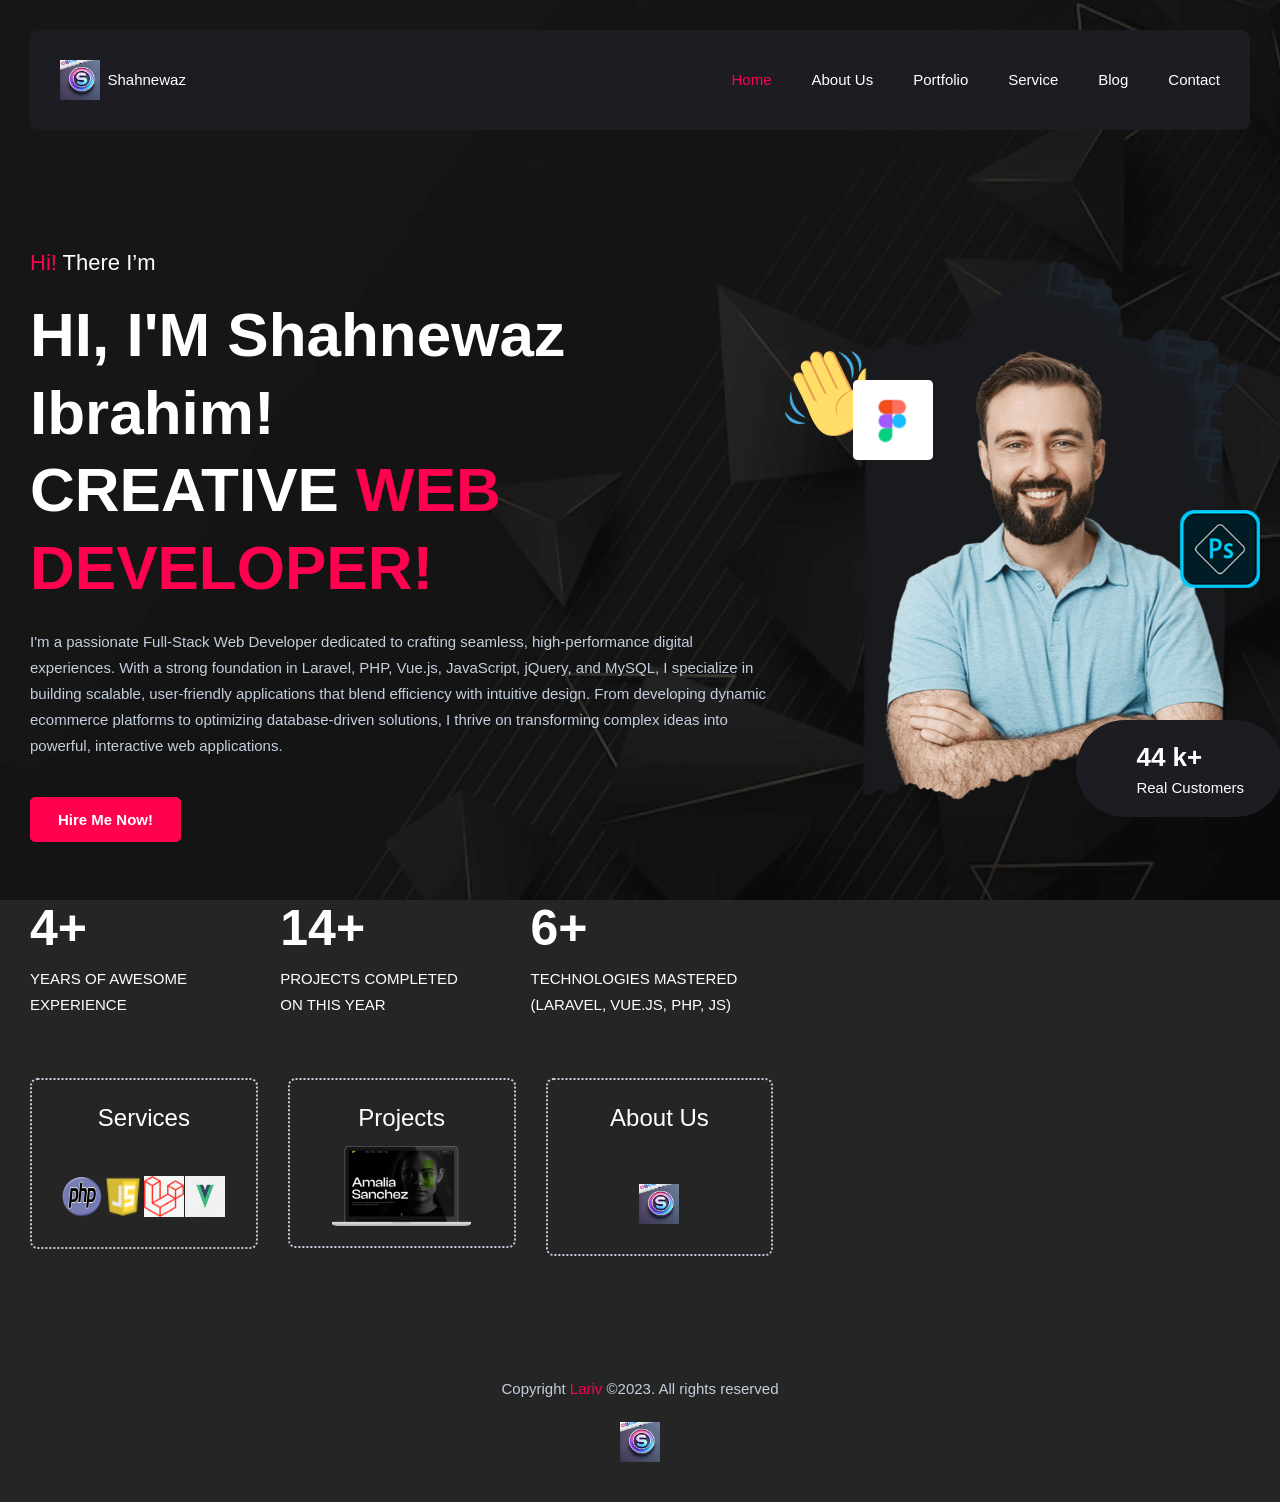
==== commit 0127b10e: "Rename template and update logo references from Lariv to Shahnewaz Portfolio" ====
--- a/src/index.html
+++ b/src/index.html
@@ -3,7 +3,7 @@
   <head>
     <meta charset="utf-8" />
     <meta http-equiv="x-ua-compatible" content="ie=edge" />
-    <title>Home || Lariv - HTML Portfolio Web Template</title>
+    <title>Home || Shahnewaz Portfolio</title>
     <meta name="description" content="" />
     <meta name="viewport" content="width=device-width, initial-scale=1" />
 
@@ -73,11 +73,13 @@
           class="flex justify-between rounded-[10px] bg-card px-[15px] py-[30px] md:px-[30px]"
         >
           <div class="logo flex items-center">
-            <a href="/">
+            <a class="flex gap-2 items-center" href="/">
               <img
-                src="assets/images/logo.svg"
-                alt="Lariv - React Portfolio Template"
+                class="w-[40px] md:w-[50px]"
+                src="assets/images/logo.webp"
+                alt="Shahnewaz Portfolio"
               />
+              Shahnewaz
             </a>
           </div>
           <menu class="hidden items-center lg:flex">
@@ -131,11 +133,13 @@
               class="fa-regular fa-xmark text-white transition-all duration-500 group-hover:rotate-90 group-hover:text-theme"
             ></i>
           </span>
-          <div>
+          <div class="flex items-center">
             <img
-              src="assets/images/logo.svg"
-              alt="Lariv - React Portfolio Template"
+              class="w-[40px] md:w-[50px]"
+              src="assets/images/logo.webp"
+              alt="Shahnewaz Portfolio"
             />
+            Shahnewaz
           </div>
         </div>
         <div class="my-[30px] border-t border-[#ddd]"></div>
@@ -224,11 +228,11 @@
                 data-wow-delay="0.4s"
                 data-wow-offset="0"
               >
-                HI, I'M AMIT!
+                HI, I'M Shahnewaz Ibrahim!
                 <span class="absolute bottom-[15px] right-[-100px]">
                   <img
                     src="assets/images/icon/icon-1.png"
-                    alt="Lariv - React Portfolio Template"
+                    alt="Shahnewaz Portfolio"
                     class="wobble-hor-bottom"
                   />
                 </span>
@@ -238,7 +242,7 @@
                 data-wow-duration="1.5s"
                 data-wow-delay="0.5s"
               >
-                CREATIVE <span class="text-theme">DEVELOPER!</span>
+                CREATIVE <span class="text-theme">WEB DEVELOPER!</span>
               </h2>
               <br />
               <p
@@ -246,11 +250,14 @@
                 data-wow-duration="1.5s"
                 data-wow-delay="0.6s"
               >
-                I'm a passionate UI/UX designer with a mission to create
-                delightful and intuitive digital experiences. With a strong
-                foundation in design principles and a keen eye for detail, I
-                specialize in translating complex ideas into user-friendly
-                interfaces that captivate and engage.
+                I'm a passionate Full-Stack Web Developer dedicated to crafting
+                seamless, high-performance digital experiences. With a strong
+                foundation in Laravel, PHP, Vue.js, JavaScript, jQuery, and
+                MySQL, I specialize in building scalable, user-friendly
+                applications that blend efficiency with intuitive design. From
+                developing dynamic ecommerce platforms to optimizing
+                database-driven solutions, I thrive on transforming complex
+                ideas into powerful, interactive web applications.
               </p>
               <div
                 class="mt-[50px] wow animated fadeInUp"
@@ -281,7 +288,7 @@
                   data-wow-delay="0.3s"
                 >
                   <h2 class="text-[50px] font-semibold">
-                    <span class="counter">200</span>+
+                    <span class="counter">14</span>+
                   </h2>
                   <p class="text-white">
                     PROJECTS COMPLETED <br />
@@ -294,11 +301,11 @@
                   data-wow-delay="0.3s"
                 >
                   <h2 class="text-[50px] font-semibold">
-                    <span class="counter">780</span>+
+                    <span class="counter">6</span>+
                   </h2>
                   <p class="text-white">
-                    HAVE TEAM MEMBER <br />
-                    ON 10 COUNTRY
+                    TECHNOLOGIES MASTERED <br />
+                    (LARAVEL, VUE.JS, PHP, JS)
                   </p>
                 </div>
               </div>
@@ -317,16 +324,24 @@
                       <h3 class="text-center text-[24px]">Services</h3>
                       <div class="flex justify-around p-[10px]">
                         <img
-                          src="assets/images/icon/icon-2.png"
-                          alt="Lariv - React Portfolio Template"
-                        />
-                        <img
+                          class="w-[40px] md:w-[50px]"
+                          src="assets/images/icon/php.png"
+                          alt="Shahnewaz Portfolio"
+                        />
+                        <img
+                        class="w-[40px] md:w-[50px]"
                           src="assets/images/icon/icon-3.png"
-                          alt="Lariv - React Portfolio Template"
-                        />
-                        <img
-                          src="assets/images/icon/icon-4.png"
-                          alt="Lariv - React Portfolio Template"
+                          alt="Shahnewaz Portfolio"
+                        />
+                        <img
+                        class="w-[40px] md:w-[50px]"
+                          src="assets/images/icon/laravel.png"
+                          alt="Shahnewaz Portfolio"
+                        />
+                        <img
+                        class="w-[40px] md:w-[50px]"
+                          src="assets/images/icon/vue.png"
+                          alt="Shahnewaz Portfolio"
                         />
                       </div>
                     </div>
@@ -345,7 +360,7 @@
                       <div class="flex justify-around">
                         <img
                           src="assets/images/show/show-1.png"
-                          alt="Lariv - React Portfolio Template"
+                          alt="Shahnewaz Portfolio"
                         />
                       </div>
                     </div>
@@ -363,8 +378,9 @@
                       <h3 class="text-center text-[24px]">About Us</h3>
                       <div class="flex justify-around p-[10px]">
                         <img
-                          src="assets/images/logo.svg"
-                          alt="Lariv - React Portfolio Template"
+                          class="w-[40px] md:w-[50px]"
+                          src="assets/images/logo.webp"
+                          alt="Shahnewaz Portfolio"
                         />
                       </div>
                     </div>
@@ -381,17 +397,17 @@
                 >
                   <img
                     src="assets/images/profile/user-1.png"
-                    alt="Lariv - React Portfolio Template"
+                    alt="Shahnewaz Portfolio"
                     class="w-full"
                   />
                   <img
                     src="assets/images/icon/figma.png"
-                    alt="Lariv - React Portfolio Template"
+                    alt="Shahnewaz Portfolio"
                     class="slide-top-1 absolute left-[-10px] top-[90px] w-[60px] md:top-[170px] md:w-[80px] lg:top-[120px]"
                   />
                   <img
                     src="assets/images/icon/photoshop-logo.png"
-                    alt="Lariv - React Portfolio Template"
+                    alt="Shahnewaz Portfolio"
                     class="slide-top-2 absolute right-[-10px] top-[260px] w-[60px] md:top-[450px] md:w-[80px] lg:top-[250px]"
                   />
                 </div>
@@ -427,8 +443,9 @@
           </p>
           <div class="mt-[20px] flex justify-center text-center">
             <img
-              src="assets/images/logo.svg"
-              alt="Lariv - React Portfolio Template"
+              class="w-[40px] md:w-[50px]"
+              src="assets/images/logo.webp"
+              alt="Shahnewaz Portfolio"
             />
           </div>
         </div>
--- a/src/assets/css/style.css
+++ b/src/assets/css/style.css
@@ -22,7 +22,7 @@
 
 ::before,
 ::after {
-  --tw-content: '';
+  --tw-content: "";
 }
 
 /*
@@ -42,7 +42,7 @@
   -moz-tab-size: 4;
   /* 3 */
   -o-tab-size: 4;
-     tab-size: 4;
+  tab-size: 4;
   /* 3 */
   font-family: Roboto, sans-serif;
   /* 4 */
@@ -85,7 +85,7 @@
 
 abbr:where([title]) {
   -webkit-text-decoration: underline dotted;
-          text-decoration: underline dotted;
+  text-decoration: underline dotted;
 }
 
 /*
@@ -129,7 +129,8 @@
 kbd,
 samp,
 pre {
-  font-family: SFMono-Regular, Menlo, Monaco, Consolas, Liberation Mono, Courier New, monospace;
+  font-family: SFMono-Regular, Menlo, Monaco, Consolas, Liberation Mono,
+    Courier New, monospace;
   /* 1 */
   font-size: 1em;
   /* 2 */
@@ -224,9 +225,9 @@
 */
 
 button,
-[type='button'],
-[type='reset'],
-[type='submit'] {
+[type="button"],
+[type="reset"],
+[type="submit"] {
   -webkit-appearance: button;
   /* 1 */
   background-color: transparent;
@@ -273,7 +274,7 @@
 2. Correct the outline style in Safari.
 */
 
-[type='search'] {
+[type="search"] {
   -webkit-appearance: textfield;
   /* 1 */
   outline-offset: -2px;
@@ -366,7 +367,8 @@
 2. Set the default placeholder color to the user's configured gray 400 color.
 */
 
-input::-moz-placeholder, textarea::-moz-placeholder {
+input::-moz-placeholder,
+textarea::-moz-placeholder {
   opacity: 1;
   /* 1 */
   color: #bdbdbd;
@@ -436,7 +438,7 @@
 
 /*
 Author       : themesoft69
-Template Name: Lariv - React Portfolio Template
+Template Name: Shahnewaz Portfolio
 Version      : 1.0.1
 */
 
@@ -453,7 +455,7 @@
 }
 
 html,
-  body {
+body {
   overflow-x: hidden;
   font-family: "Inter", sans-serif;
   background: #252525;
@@ -467,11 +469,11 @@
 }
 
 h1,
-  h2,
-  h3,
-  h4,
-  h5,
-  h6 {
+h2,
+h3,
+h4,
+h5,
+h6 {
   font-family: "Poppins", sans-serif;
 }
 
@@ -480,7 +482,9 @@
   z-index: 99;
 }
 
-*, ::before, ::after {
+*,
+::before,
+::after {
   --tw-border-spacing-x: 0;
   --tw-border-spacing-y: 0;
   --tw-translate-x: 0;
@@ -490,19 +494,19 @@
   --tw-skew-y: 0;
   --tw-scale-x: 1;
   --tw-scale-y: 1;
-  --tw-pan-x:  ;
-  --tw-pan-y:  ;
-  --tw-pinch-zoom:  ;
+  --tw-pan-x: ;
+  --tw-pan-y: ;
+  --tw-pinch-zoom: ;
   --tw-scroll-snap-strictness: proximity;
-  --tw-gradient-from-position:  ;
-  --tw-gradient-via-position:  ;
-  --tw-gradient-to-position:  ;
-  --tw-ordinal:  ;
-  --tw-slashed-zero:  ;
-  --tw-numeric-figure:  ;
-  --tw-numeric-spacing:  ;
-  --tw-numeric-fraction:  ;
-  --tw-ring-inset:  ;
+  --tw-gradient-from-position: ;
+  --tw-gradient-via-position: ;
+  --tw-gradient-to-position: ;
+  --tw-ordinal: ;
+  --tw-slashed-zero: ;
+  --tw-numeric-figure: ;
+  --tw-numeric-spacing: ;
+  --tw-numeric-fraction: ;
+  --tw-ring-inset: ;
   --tw-ring-offset-width: 0px;
   --tw-ring-offset-color: #fff;
   --tw-ring-color: rgb(33 150 243 / 0.5);
@@ -510,24 +514,24 @@
   --tw-ring-shadow: 0 0 #0000;
   --tw-shadow: 0 0 #0000;
   --tw-shadow-colored: 0 0 #0000;
-  --tw-blur:  ;
-  --tw-brightness:  ;
-  --tw-contrast:  ;
-  --tw-grayscale:  ;
-  --tw-hue-rotate:  ;
-  --tw-invert:  ;
-  --tw-saturate:  ;
-  --tw-sepia:  ;
-  --tw-drop-shadow:  ;
-  --tw-backdrop-blur:  ;
-  --tw-backdrop-brightness:  ;
-  --tw-backdrop-contrast:  ;
-  --tw-backdrop-grayscale:  ;
-  --tw-backdrop-hue-rotate:  ;
-  --tw-backdrop-invert:  ;
-  --tw-backdrop-opacity:  ;
-  --tw-backdrop-saturate:  ;
-  --tw-backdrop-sepia:  ;
+  --tw-blur: ;
+  --tw-brightness: ;
+  --tw-contrast: ;
+  --tw-grayscale: ;
+  --tw-hue-rotate: ;
+  --tw-invert: ;
+  --tw-saturate: ;
+  --tw-sepia: ;
+  --tw-drop-shadow: ;
+  --tw-backdrop-blur: ;
+  --tw-backdrop-brightness: ;
+  --tw-backdrop-contrast: ;
+  --tw-backdrop-grayscale: ;
+  --tw-backdrop-hue-rotate: ;
+  --tw-backdrop-invert: ;
+  --tw-backdrop-opacity: ;
+  --tw-backdrop-saturate: ;
+  --tw-backdrop-sepia: ;
 }
 
 ::backdrop {
@@ -540,19 +544,19 @@
   --tw-skew-y: 0;
   --tw-scale-x: 1;
   --tw-scale-y: 1;
-  --tw-pan-x:  ;
-  --tw-pan-y:  ;
-  --tw-pinch-zoom:  ;
+  --tw-pan-x: ;
+  --tw-pan-y: ;
+  --tw-pinch-zoom: ;
   --tw-scroll-snap-strictness: proximity;
-  --tw-gradient-from-position:  ;
-  --tw-gradient-via-position:  ;
-  --tw-gradient-to-position:  ;
-  --tw-ordinal:  ;
-  --tw-slashed-zero:  ;
-  --tw-numeric-figure:  ;
-  --tw-numeric-spacing:  ;
-  --tw-numeric-fraction:  ;
-  --tw-ring-inset:  ;
+  --tw-gradient-from-position: ;
+  --tw-gradient-via-position: ;
+  --tw-gradient-to-position: ;
+  --tw-ordinal: ;
+  --tw-slashed-zero: ;
+  --tw-numeric-figure: ;
+  --tw-numeric-spacing: ;
+  --tw-numeric-fraction: ;
+  --tw-ring-inset: ;
   --tw-ring-offset-width: 0px;
   --tw-ring-offset-color: #fff;
   --tw-ring-color: rgb(33 150 243 / 0.5);
@@ -560,24 +564,24 @@
   --tw-ring-shadow: 0 0 #0000;
   --tw-shadow: 0 0 #0000;
   --tw-shadow-colored: 0 0 #0000;
-  --tw-blur:  ;
-  --tw-brightness:  ;
-  --tw-contrast:  ;
-  --tw-grayscale:  ;
-  --tw-hue-rotate:  ;
-  --tw-invert:  ;
-  --tw-saturate:  ;
-  --tw-sepia:  ;
-  --tw-drop-shadow:  ;
-  --tw-backdrop-blur:  ;
-  --tw-backdrop-brightness:  ;
-  --tw-backdrop-contrast:  ;
-  --tw-backdrop-grayscale:  ;
-  --tw-backdrop-hue-rotate:  ;
-  --tw-backdrop-invert:  ;
-  --tw-backdrop-opacity:  ;
-  --tw-backdrop-saturate:  ;
-  --tw-backdrop-sepia:  ;
+  --tw-blur: ;
+  --tw-brightness: ;
+  --tw-contrast: ;
+  --tw-grayscale: ;
+  --tw-hue-rotate: ;
+  --tw-invert: ;
+  --tw-saturate: ;
+  --tw-sepia: ;
+  --tw-drop-shadow: ;
+  --tw-backdrop-blur: ;
+  --tw-backdrop-brightness: ;
+  --tw-backdrop-contrast: ;
+  --tw-backdrop-grayscale: ;
+  --tw-backdrop-hue-rotate: ;
+  --tw-backdrop-invert: ;
+  --tw-backdrop-opacity: ;
+  --tw-backdrop-saturate: ;
+  --tw-backdrop-sepia: ;
 }
 
 .container {
@@ -668,10 +672,17 @@
   color: rgb(196 207 222 / var(--tw-text-opacity));
   --tw-shadow: 0 0 rgb(0, 0 / 0, 0);
   --tw-shadow-colored: 0 0 var(--tw-shadow-color);
-  box-shadow: var(--tw-ring-offset-shadow, 0 0 #0000), var(--tw-ring-shadow, 0 0 #0000), var(--tw-shadow);
-  transition-property: color, background-color, border-color, text-decoration-color, fill, stroke, opacity, box-shadow, transform, filter, -webkit-backdrop-filter;
-  transition-property: color, background-color, border-color, text-decoration-color, fill, stroke, opacity, box-shadow, transform, filter, backdrop-filter;
-  transition-property: color, background-color, border-color, text-decoration-color, fill, stroke, opacity, box-shadow, transform, filter, backdrop-filter, -webkit-backdrop-filter;
+  box-shadow: var(--tw-ring-offset-shadow, 0 0 #0000),
+    var(--tw-ring-shadow, 0 0 #0000), var(--tw-shadow);
+  transition-property: color, background-color, border-color,
+    text-decoration-color, fill, stroke, opacity, box-shadow, transform, filter,
+    -webkit-backdrop-filter;
+  transition-property: color, background-color, border-color,
+    text-decoration-color, fill, stroke, opacity, box-shadow, transform, filter,
+    backdrop-filter;
+  transition-property: color, background-color, border-color,
+    text-decoration-color, fill, stroke, opacity, box-shadow, transform, filter,
+    backdrop-filter, -webkit-backdrop-filter;
   transition-timing-function: cubic-bezier(0.4, 0, 0.2, 1);
   transition-duration: 300ms;
 }
@@ -691,9 +702,15 @@
   border-width: 1px;
   --tw-border-opacity: 1;
   border-color: rgb(255 1 79 / var(--tw-border-opacity));
-  transition-property: color, background-color, border-color, text-decoration-color, fill, stroke, opacity, box-shadow, transform, filter, -webkit-backdrop-filter;
-  transition-property: color, background-color, border-color, text-decoration-color, fill, stroke, opacity, box-shadow, transform, filter, backdrop-filter;
-  transition-property: color, background-color, border-color, text-decoration-color, fill, stroke, opacity, box-shadow, transform, filter, backdrop-filter, -webkit-backdrop-filter;
+  transition-property: color, background-color, border-color,
+    text-decoration-color, fill, stroke, opacity, box-shadow, transform, filter,
+    -webkit-backdrop-filter;
+  transition-property: color, background-color, border-color,
+    text-decoration-color, fill, stroke, opacity, box-shadow, transform, filter,
+    backdrop-filter;
+  transition-property: color, background-color, border-color,
+    text-decoration-color, fill, stroke, opacity, box-shadow, transform, filter,
+    backdrop-filter, -webkit-backdrop-filter;
   transition-timing-function: cubic-bezier(0.4, 0, 0.2, 1);
   transition-duration: 200ms;
 }
@@ -1101,7 +1118,9 @@
 }
 
 .transform {
-  transform: translate(var(--tw-translate-x), var(--tw-translate-y)) rotate(var(--tw-rotate)) skewX(var(--tw-skew-x)) skewY(var(--tw-skew-y)) scaleX(var(--tw-scale-x)) scaleY(var(--tw-scale-y));
+  transform: translate(var(--tw-translate-x), var(--tw-translate-y))
+    rotate(var(--tw-rotate)) skewX(var(--tw-skew-x)) skewY(var(--tw-skew-y))
+    scaleX(var(--tw-scale-x)) scaleY(var(--tw-scale-y));
 }
 
 .cursor-pointer {
@@ -1318,7 +1337,7 @@
 
 .object-cover {
   -o-object-fit: cover;
-     object-fit: cover;
+  object-fit: cover;
 }
 
 .p-\[10px\] {
@@ -1569,34 +1588,49 @@
 
 .shadow {
   --tw-shadow: 0 1px 3px 0 rgb(0 0 0 / 0.1), 0 1px 2px -1px rgb(0 0 0 / 0.1);
-  --tw-shadow-colored: 0 1px 3px 0 var(--tw-shadow-color), 0 1px 2px -1px var(--tw-shadow-color);
-  box-shadow: var(--tw-ring-offset-shadow, 0 0 #0000), var(--tw-ring-shadow, 0 0 #0000), var(--tw-shadow);
+  --tw-shadow-colored: 0 1px 3px 0 var(--tw-shadow-color),
+    0 1px 2px -1px var(--tw-shadow-color);
+  box-shadow: var(--tw-ring-offset-shadow, 0 0 #0000),
+    var(--tw-ring-shadow, 0 0 #0000), var(--tw-shadow);
 }
 
 .shadow-none {
   --tw-shadow: 0 0 rgb(0, 0 / 0, 0);
   --tw-shadow-colored: 0 0 var(--tw-shadow-color);
-  box-shadow: var(--tw-ring-offset-shadow, 0 0 #0000), var(--tw-ring-shadow, 0 0 #0000), var(--tw-shadow);
+  box-shadow: var(--tw-ring-offset-shadow, 0 0 #0000),
+    var(--tw-ring-shadow, 0 0 #0000), var(--tw-shadow);
 }
 
 .blur {
   --tw-blur: blur(8px);
-  filter: var(--tw-blur) var(--tw-brightness) var(--tw-contrast) var(--tw-grayscale) var(--tw-hue-rotate) var(--tw-invert) var(--tw-saturate) var(--tw-sepia) var(--tw-drop-shadow);
+  filter: var(--tw-blur) var(--tw-brightness) var(--tw-contrast)
+    var(--tw-grayscale) var(--tw-hue-rotate) var(--tw-invert) var(--tw-saturate)
+    var(--tw-sepia) var(--tw-drop-shadow);
 }
 
 .invert {
   --tw-invert: invert(100%);
-  filter: var(--tw-blur) var(--tw-brightness) var(--tw-contrast) var(--tw-grayscale) var(--tw-hue-rotate) var(--tw-invert) var(--tw-saturate) var(--tw-sepia) var(--tw-drop-shadow);
+  filter: var(--tw-blur) var(--tw-brightness) var(--tw-contrast)
+    var(--tw-grayscale) var(--tw-hue-rotate) var(--tw-invert) var(--tw-saturate)
+    var(--tw-sepia) var(--tw-drop-shadow);
 }
 
 .filter {
-  filter: var(--tw-blur) var(--tw-brightness) var(--tw-contrast) var(--tw-grayscale) var(--tw-hue-rotate) var(--tw-invert) var(--tw-saturate) var(--tw-sepia) var(--tw-drop-shadow);
+  filter: var(--tw-blur) var(--tw-brightness) var(--tw-contrast)
+    var(--tw-grayscale) var(--tw-hue-rotate) var(--tw-invert) var(--tw-saturate)
+    var(--tw-sepia) var(--tw-drop-shadow);
 }
 
 .transition {
-  transition-property: color, background-color, border-color, text-decoration-color, fill, stroke, opacity, box-shadow, transform, filter, -webkit-backdrop-filter;
-  transition-property: color, background-color, border-color, text-decoration-color, fill, stroke, opacity, box-shadow, transform, filter, backdrop-filter;
-  transition-property: color, background-color, border-color, text-decoration-color, fill, stroke, opacity, box-shadow, transform, filter, backdrop-filter, -webkit-backdrop-filter;
+  transition-property: color, background-color, border-color,
+    text-decoration-color, fill, stroke, opacity, box-shadow, transform, filter,
+    -webkit-backdrop-filter;
+  transition-property: color, background-color, border-color,
+    text-decoration-color, fill, stroke, opacity, box-shadow, transform, filter,
+    backdrop-filter;
+  transition-property: color, background-color, border-color,
+    text-decoration-color, fill, stroke, opacity, box-shadow, transform, filter,
+    backdrop-filter, -webkit-backdrop-filter;
   transition-timing-function: cubic-bezier(0.4, 0, 0.2, 1);
   transition-duration: 150ms;
 }
@@ -1904,13 +1938,17 @@
 
 .group:hover .group-hover\:rotate-90 {
   --tw-rotate: 90deg;
-  transform: translate(var(--tw-translate-x), var(--tw-translate-y)) rotate(var(--tw-rotate)) skewX(var(--tw-skew-x)) skewY(var(--tw-skew-y)) scaleX(var(--tw-scale-x)) scaleY(var(--tw-scale-y));
+  transform: translate(var(--tw-translate-x), var(--tw-translate-y))
+    rotate(var(--tw-rotate)) skewX(var(--tw-skew-x)) skewY(var(--tw-skew-y))
+    scaleX(var(--tw-scale-x)) scaleY(var(--tw-scale-y));
 }
 
 .group:hover .group-hover\:scale-\[110\%\] {
   --tw-scale-x: 110%;
   --tw-scale-y: 110%;
-  transform: translate(var(--tw-translate-x), var(--tw-translate-y)) rotate(var(--tw-rotate)) skewX(var(--tw-skew-x)) skewY(var(--tw-skew-y)) scaleX(var(--tw-scale-x)) scaleY(var(--tw-scale-y));
+  transform: translate(var(--tw-translate-x), var(--tw-translate-y))
+    rotate(var(--tw-rotate)) skewX(var(--tw-skew-x)) skewY(var(--tw-skew-y))
+    scaleX(var(--tw-scale-x)) scaleY(var(--tw-scale-y));
 }
 
 .group:hover .group-hover\:text-theme {
@@ -2008,7 +2046,7 @@
 
   .md\:gap-x-\[30px\] {
     -moz-column-gap: 30px;
-         column-gap: 30px;
+    column-gap: 30px;
   }
 
   .md\:px-\[30px\] {
